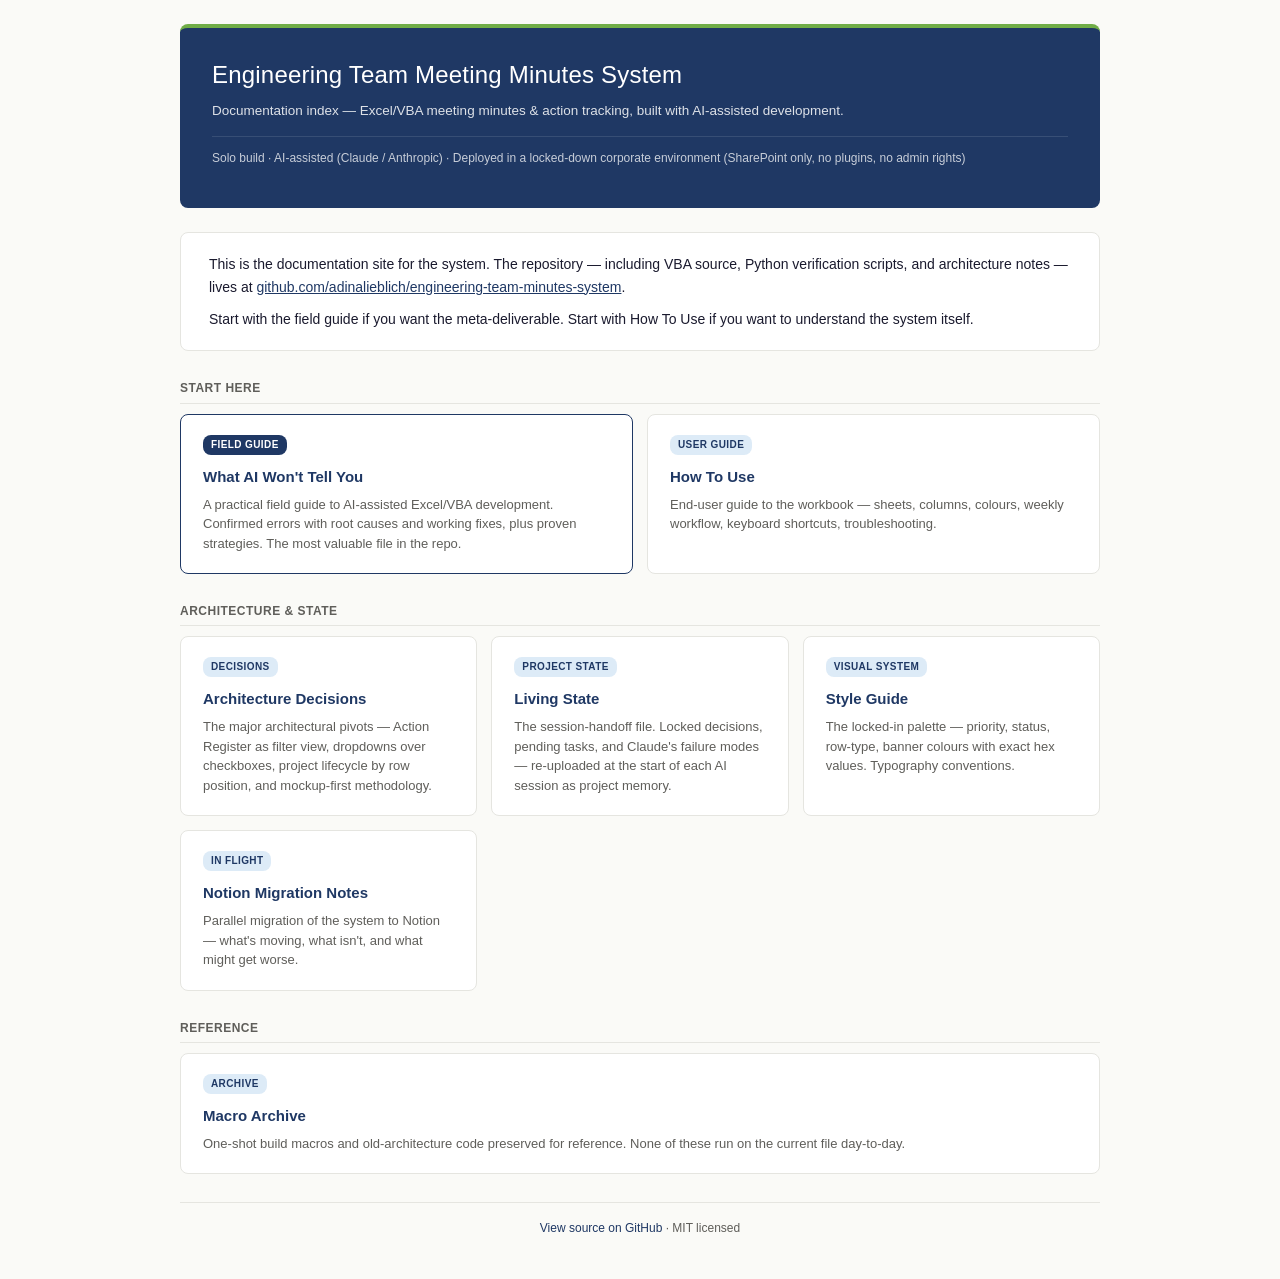
==== docs/index.html @ efa72b68 "Add docs landing page, sanitise leaks, align code & docs to Option 3 - docs/index.html: new landing " ====
<!DOCTYPE html>
<html lang="en">
<head>
<meta charset="UTF-8">
<meta name="viewport" content="width=device-width, initial-scale=1.0">
<title>Engineering Team Meeting Minutes System — Documentation</title>
<style>
:root {
  --bg: #FAFAF7;
  --panel: #FFFFFF;
  --ink: #1A1A2E;
  --muted: #5F5E5A;
  --border: #E5E5E0;
  --accent: #1F3864;
  --accent-soft: #DDEBF7;
  --green: #70AD47;
}
* { box-sizing: border-box; }
body {
  font-family: -apple-system, BlinkMacSystemFont, "Segoe UI", Helvetica, Arial, sans-serif;
  background: var(--bg);
  color: var(--ink);
  margin: 0;
  padding: 24px;
  line-height: 1.6;
  font-size: 14px;
}
.wrap { max-width: 920px; margin: 0 auto; }
header {
  background: var(--accent);
  color: white;
  padding: 28px 32px;
  border-radius: 8px;
  margin-bottom: 24px;
  border-top: 4px solid var(--green);
}
header h1 { margin: 0 0 6px; font-size: 24px; font-weight: 500; letter-spacing: 0.2px; }
header .sub { margin: 0; opacity: 0.85; font-size: 13.5px; }
header .meta {
  margin-top: 14px;
  padding-top: 12px;
  border-top: 1px solid rgba(255,255,255,0.15);
  font-size: 12px;
  opacity: 0.75;
}
.intro {
  background: var(--panel);
  border: 0.5px solid var(--border);
  border-radius: 8px;
  padding: 20px 28px;
  margin-bottom: 24px;
}
.intro p { margin: 0 0 10px; }
.intro p:last-child { margin-bottom: 0; }
.intro a { color: var(--accent); }
.cards { display: grid; grid-template-columns: repeat(auto-fit, minmax(280px, 1fr)); gap: 14px; margin-bottom: 24px; }
.card {
  background: var(--panel);
  border: 0.5px solid var(--border);
  border-radius: 8px;
  padding: 20px 22px;
  text-decoration: none;
  color: var(--ink);
  display: flex;
  flex-direction: column;
  transition: border-color 0.15s, box-shadow 0.15s;
}
.card:hover {
  border-color: var(--accent);
  box-shadow: 0 2px 8px rgba(31, 56, 100, 0.08);
}
.card .tag {
  display: inline-block;
  font-size: 10px;
  font-weight: 600;
  letter-spacing: 0.4px;
  text-transform: uppercase;
  color: var(--accent);
  background: var(--accent-soft);
  padding: 2px 8px;
  border-radius: 8px;
  margin-bottom: 10px;
  align-self: flex-start;
}
.card.featured { border: 1.5px solid var(--accent); }
.card.featured .tag { background: var(--accent); color: white; }
.card h2 { margin: 0 0 6px; font-size: 15px; font-weight: 600; color: var(--accent); }
.card p { margin: 0; font-size: 13px; color: var(--muted); line-height: 1.5; }
.section-title {
  font-size: 12px;
  font-weight: 600;
  letter-spacing: 0.5px;
  text-transform: uppercase;
  color: var(--muted);
  margin: 28px 0 10px;
  padding-bottom: 4px;
  border-bottom: 0.5px solid var(--border);
}
.footer {
  margin-top: 28px;
  padding: 16px 22px;
  font-size: 12px;
  color: var(--muted);
  border-top: 0.5px solid var(--border);
  text-align: center;
}
.footer a { color: var(--accent); text-decoration: none; }
.footer a:hover { text-decoration: underline; }
</style>
</head>
<body>
<div class="wrap">

<header>
  <h1>Engineering Team Meeting Minutes System</h1>
  <p class="sub">Documentation index — Excel/VBA meeting minutes &amp; action tracking, built with AI-assisted development.</p>
  <p class="meta">Solo build · AI-assisted (Claude / Anthropic) · Deployed in a locked-down corporate environment (SharePoint only, no plugins, no admin rights)</p>
</header>

<div class="intro">
  <p>This is the documentation site for the system. The repository — including VBA source, Python verification scripts, and architecture notes — lives at <a href="https://github.com/adinalieblich/engineering-team-minutes-system">github.com/adinalieblich/engineering-team-minutes-system</a>.</p>
  <p>Start with the field guide if you want the meta-deliverable. Start with How To Use if you want to understand the system itself.</p>
</div>

<div class="section-title">Start here</div>
<div class="cards">
  <a class="card featured" href="What-AI-Wont-Tell-You.html">
    <span class="tag">Field guide</span>
    <h2>What AI Won't Tell You</h2>
    <p>A practical field guide to AI-assisted Excel/VBA development. Confirmed errors with root causes and working fixes, plus proven strategies. The most valuable file in the repo.</p>
  </a>
  <a class="card" href="How-To-Use.html">
    <span class="tag">User guide</span>
    <h2>How To Use</h2>
    <p>End-user guide to the workbook — sheets, columns, colours, weekly workflow, keyboard shortcuts, troubleshooting.</p>
  </a>
</div>

<div class="section-title">Architecture &amp; state</div>
<div class="cards">
  <a class="card" href="Architecture-Decisions.md">
    <span class="tag">Decisions</span>
    <h2>Architecture Decisions</h2>
    <p>The major architectural pivots — Action Register as filter view, dropdowns over checkboxes, project lifecycle by row position, and mockup-first methodology.</p>
  </a>
  <a class="card" href="Living-State.html">
    <span class="tag">Project state</span>
    <h2>Living State</h2>
    <p>The session-handoff file. Locked decisions, pending tasks, and Claude's failure modes — re-uploaded at the start of each AI session as project memory.</p>
  </a>
  <a class="card" href="Style-Guide.md">
    <span class="tag">Visual system</span>
    <h2>Style Guide</h2>
    <p>The locked-in palette — priority, status, row-type, banner colours with exact hex values. Typography conventions.</p>
  </a>
  <a class="card" href="Notion-Migration-Notes.md">
    <span class="tag">In flight</span>
    <h2>Notion Migration Notes</h2>
    <p>Parallel migration of the system to Notion — what's moving, what isn't, and what might get worse.</p>
  </a>
</div>

<div class="section-title">Reference</div>
<div class="cards">
  <a class="card" href="Macro-Archive.html">
    <span class="tag">Archive</span>
    <h2>Macro Archive</h2>
    <p>One-shot build macros and old-architecture code preserved for reference. None of these run on the current file day-to-day.</p>
  </a>
</div>

<div class="footer">
  <a href="https://github.com/adinalieblich/engineering-team-minutes-system">View source on GitHub</a> · MIT licensed
</div>

</div>
</body>
</html>
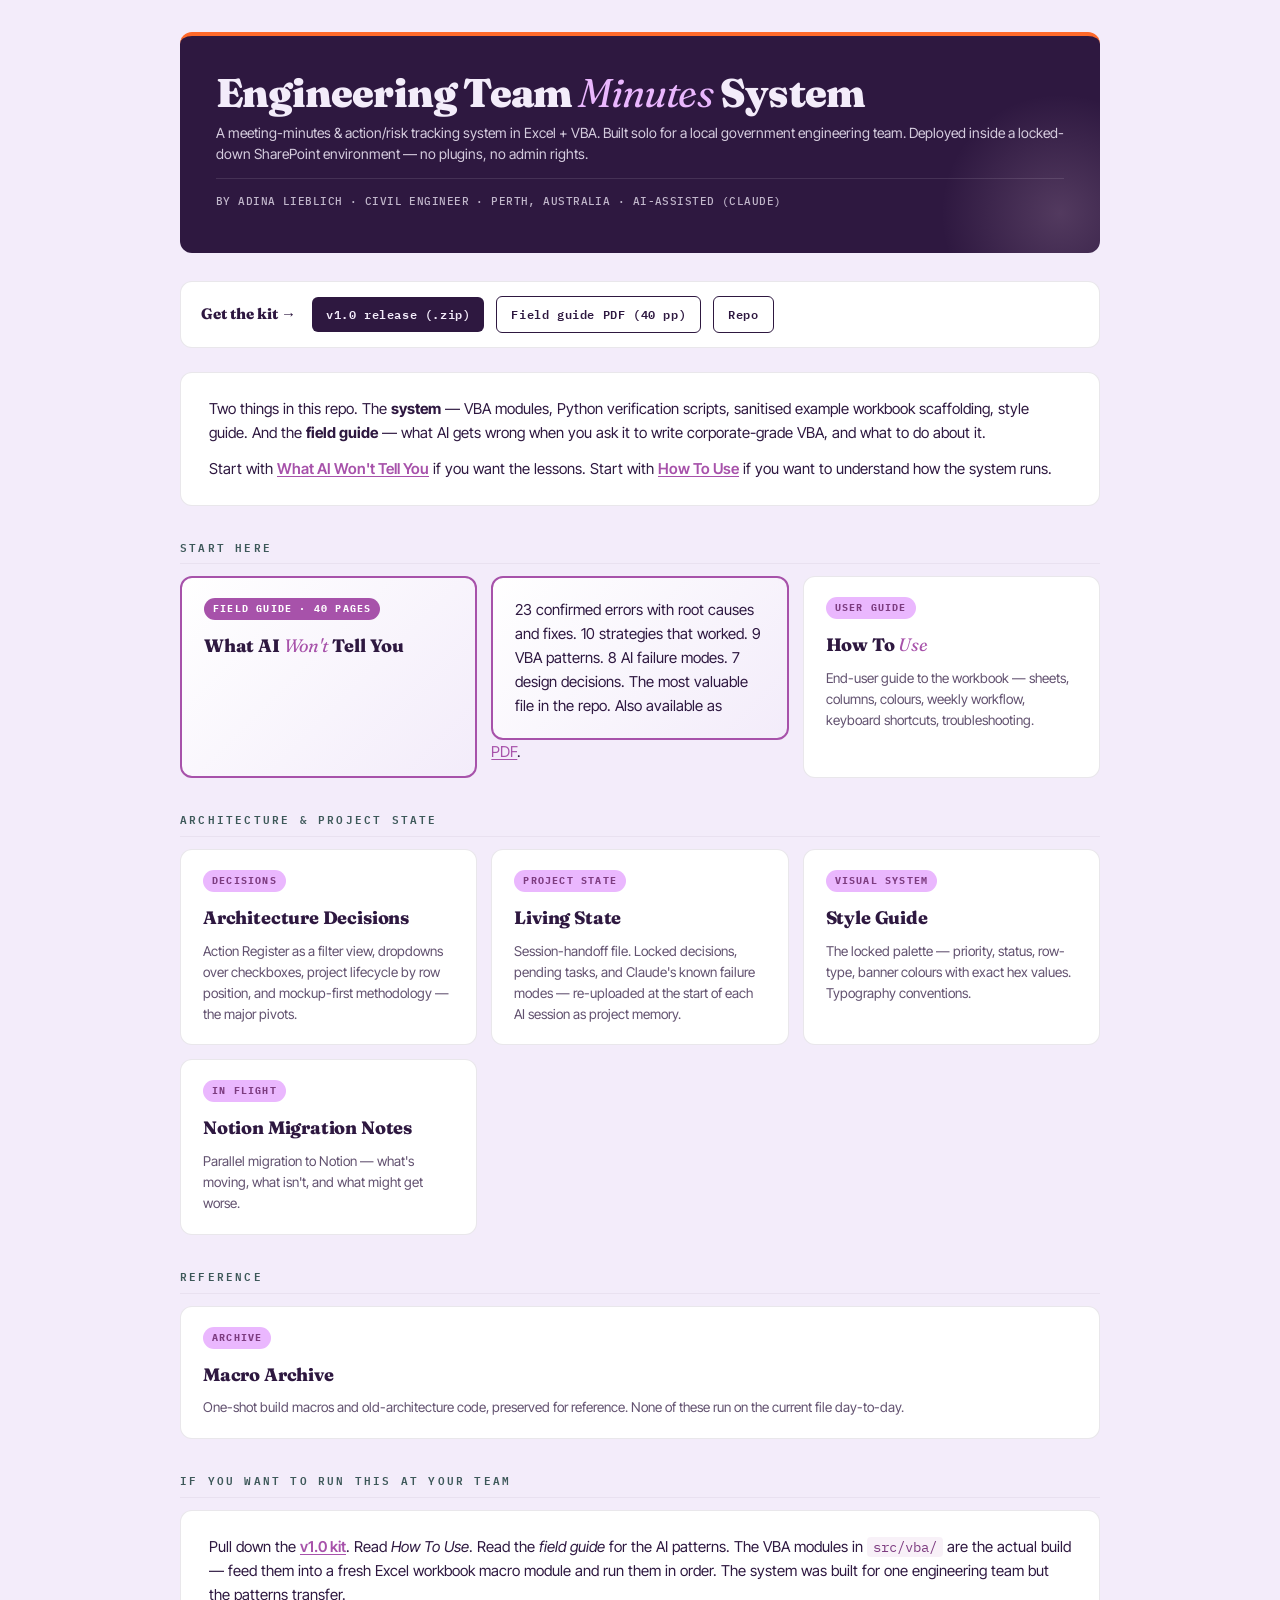
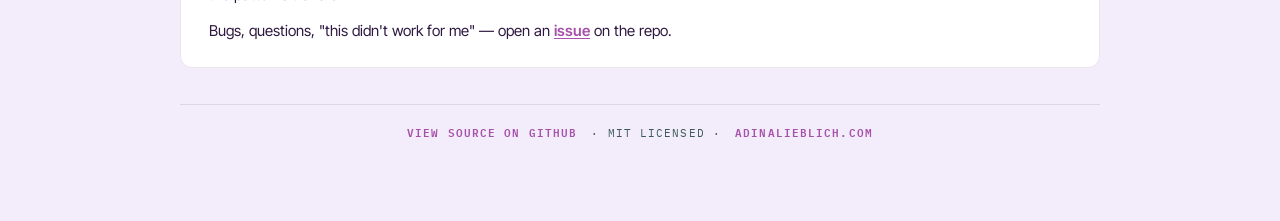
==== commit 332208a4: "docs: Lavender restyle + downloadable PDFs + v1.0 prep Three things shipped together so the docs sit" ====
--- a/docs/index.html
+++ b/docs/index.html
@@ -3,160 +3,84 @@
 <head>
 <meta charset="UTF-8">
 <meta name="viewport" content="width=device-width, initial-scale=1.0">
-<title>Engineering Team Meeting Minutes System — Documentation</title>
-<style>
-:root {
-  --bg: #FAFAF7;
-  --panel: #FFFFFF;
-  --ink: #1A1A2E;
-  --muted: #5F5E5A;
-  --border: #E5E5E0;
-  --accent: #1F3864;
-  --accent-soft: #DDEBF7;
-  --green: #70AD47;
-}
-* { box-sizing: border-box; }
-body {
-  font-family: -apple-system, BlinkMacSystemFont, "Segoe UI", Helvetica, Arial, sans-serif;
-  background: var(--bg);
-  color: var(--ink);
-  margin: 0;
-  padding: 24px;
-  line-height: 1.6;
-  font-size: 14px;
-}
-.wrap { max-width: 920px; margin: 0 auto; }
-header {
-  background: var(--accent);
-  color: white;
-  padding: 28px 32px;
-  border-radius: 8px;
-  margin-bottom: 24px;
-  border-top: 4px solid var(--green);
-}
-header h1 { margin: 0 0 6px; font-size: 24px; font-weight: 500; letter-spacing: 0.2px; }
-header .sub { margin: 0; opacity: 0.85; font-size: 13.5px; }
-header .meta {
-  margin-top: 14px;
-  padding-top: 12px;
-  border-top: 1px solid rgba(255,255,255,0.15);
-  font-size: 12px;
-  opacity: 0.75;
-}
-.intro {
-  background: var(--panel);
-  border: 0.5px solid var(--border);
-  border-radius: 8px;
-  padding: 20px 28px;
-  margin-bottom: 24px;
-}
-.intro p { margin: 0 0 10px; }
-.intro p:last-child { margin-bottom: 0; }
-.intro a { color: var(--accent); }
-.cards { display: grid; grid-template-columns: repeat(auto-fit, minmax(280px, 1fr)); gap: 14px; margin-bottom: 24px; }
-.card {
-  background: var(--panel);
-  border: 0.5px solid var(--border);
-  border-radius: 8px;
-  padding: 20px 22px;
-  text-decoration: none;
-  color: var(--ink);
-  display: flex;
-  flex-direction: column;
-  transition: border-color 0.15s, box-shadow 0.15s;
-}
-.card:hover {
-  border-color: var(--accent);
-  box-shadow: 0 2px 8px rgba(31, 56, 100, 0.08);
-}
-.card .tag {
-  display: inline-block;
-  font-size: 10px;
-  font-weight: 600;
-  letter-spacing: 0.4px;
-  text-transform: uppercase;
-  color: var(--accent);
-  background: var(--accent-soft);
-  padding: 2px 8px;
-  border-radius: 8px;
-  margin-bottom: 10px;
-  align-self: flex-start;
-}
-.card.featured { border: 1.5px solid var(--accent); }
-.card.featured .tag { background: var(--accent); color: white; }
-.card h2 { margin: 0 0 6px; font-size: 15px; font-weight: 600; color: var(--accent); }
-.card p { margin: 0; font-size: 13px; color: var(--muted); line-height: 1.5; }
-.section-title {
-  font-size: 12px;
-  font-weight: 600;
-  letter-spacing: 0.5px;
-  text-transform: uppercase;
-  color: var(--muted);
-  margin: 28px 0 10px;
-  padding-bottom: 4px;
-  border-bottom: 0.5px solid var(--border);
-}
-.footer {
-  margin-top: 28px;
-  padding: 16px 22px;
-  font-size: 12px;
-  color: var(--muted);
-  border-top: 0.5px solid var(--border);
-  text-align: center;
-}
-.footer a { color: var(--accent); text-decoration: none; }
-.footer a:hover { text-decoration: underline; }
-</style>
+<title>Engineering Team Meeting Minutes System · by Adina Lieblich</title>
+<meta name="description" content="A meeting-minutes and action/risk tracking system in Excel + VBA, built solo for a local government engineering team. Field guide + downloads.">
+<link rel="stylesheet" href="_lavender.css">
 </head>
 <body>
 <div class="wrap">
 
 <header>
-  <h1>Engineering Team Meeting Minutes System</h1>
-  <p class="sub">Documentation index — Excel/VBA meeting minutes &amp; action tracking, built with AI-assisted development.</p>
-  <p class="meta">Solo build · AI-assisted (Claude / Anthropic) · Deployed in a locked-down corporate environment (SharePoint only, no plugins, no admin rights)</p>
+  <h1>Engineering Team <em>Minutes</em> System</h1>
+  <p class="sub">
+    A meeting-minutes &amp; action/risk tracking system in Excel + VBA.
+    Built solo for a local government engineering team. Deployed inside
+    a locked-down SharePoint environment — no plugins, no admin rights.
+  </p>
+  <p class="meta">By Adina Lieblich · Civil engineer · Perth, Australia · AI-assisted (Claude)</p>
 </header>
 
+<div class="download-bar">
+  <strong>Get the kit →</strong>
+  <a href="https://github.com/adinalieblich/engineering-team-minutes-system/releases">v1.0 release (.zip)</a>
+  <a href="What-AI-Wont-Tell-You.pdf" class="print">Field guide PDF (40 pp)</a>
+  <a href="https://github.com/adinalieblich/engineering-team-minutes-system" class="print">Repo</a>
+</div>
+
 <div class="intro">
-  <p>This is the documentation site for the system. The repository — including VBA source, Python verification scripts, and architecture notes — lives at <a href="https://github.com/adinalieblich/engineering-team-minutes-system">github.com/adinalieblich/engineering-team-minutes-system</a>.</p>
-  <p>Start with the field guide if you want the meta-deliverable. Start with How To Use if you want to understand the system itself.</p>
+  <p>
+    Two things in this repo. The <strong>system</strong> — VBA modules,
+    Python verification scripts, sanitised example workbook scaffolding,
+    style guide. And the <strong>field guide</strong> — what AI gets wrong
+    when you ask it to write corporate-grade VBA, and what to do about it.
+  </p>
+  <p>
+    Start with <a href="What-AI-Wont-Tell-You.html">What AI Won't Tell You</a> if
+    you want the lessons. Start with <a href="How-To-Use.html">How To Use</a> if
+    you want to understand how the system runs.
+  </p>
 </div>
 
 <div class="section-title">Start here</div>
 <div class="cards">
   <a class="card featured" href="What-AI-Wont-Tell-You.html">
-    <span class="tag">Field guide</span>
-    <h2>What AI Won't Tell You</h2>
-    <p>A practical field guide to AI-assisted Excel/VBA development. Confirmed errors with root causes and working fixes, plus proven strategies. The most valuable file in the repo.</p>
+    <span class="tag">Field guide · 40 pages</span>
+    <h2>What AI <em>Won't</em> Tell You</h2>
+    <p>
+      23 confirmed errors with root causes and fixes. 10 strategies that
+      worked. 9 VBA patterns. 8 AI failure modes. 7 design decisions.
+      The most valuable file in the repo. Also available as
+      <a href="What-AI-Wont-Tell-You.pdf">PDF</a>.
+    </p>
   </a>
   <a class="card" href="How-To-Use.html">
     <span class="tag">User guide</span>
-    <h2>How To Use</h2>
+    <h2>How To <em>Use</em></h2>
     <p>End-user guide to the workbook — sheets, columns, colours, weekly workflow, keyboard shortcuts, troubleshooting.</p>
   </a>
 </div>
 
-<div class="section-title">Architecture &amp; state</div>
+<div class="section-title">Architecture &amp; project state</div>
 <div class="cards">
   <a class="card" href="Architecture-Decisions.md">
     <span class="tag">Decisions</span>
     <h2>Architecture Decisions</h2>
-    <p>The major architectural pivots — Action Register as filter view, dropdowns over checkboxes, project lifecycle by row position, and mockup-first methodology.</p>
+    <p>Action Register as a filter view, dropdowns over checkboxes, project lifecycle by row position, and mockup-first methodology — the major pivots.</p>
   </a>
   <a class="card" href="Living-State.html">
     <span class="tag">Project state</span>
     <h2>Living State</h2>
-    <p>The session-handoff file. Locked decisions, pending tasks, and Claude's failure modes — re-uploaded at the start of each AI session as project memory.</p>
+    <p>Session-handoff file. Locked decisions, pending tasks, and Claude's known failure modes — re-uploaded at the start of each AI session as project memory.</p>
   </a>
   <a class="card" href="Style-Guide.md">
     <span class="tag">Visual system</span>
     <h2>Style Guide</h2>
-    <p>The locked-in palette — priority, status, row-type, banner colours with exact hex values. Typography conventions.</p>
+    <p>The locked palette — priority, status, row-type, banner colours with exact hex values. Typography conventions.</p>
   </a>
   <a class="card" href="Notion-Migration-Notes.md">
     <span class="tag">In flight</span>
     <h2>Notion Migration Notes</h2>
-    <p>Parallel migration of the system to Notion — what's moving, what isn't, and what might get worse.</p>
+    <p>Parallel migration to Notion — what's moving, what isn't, and what might get worse.</p>
   </a>
 </div>
 
@@ -165,12 +89,30 @@
   <a class="card" href="Macro-Archive.html">
     <span class="tag">Archive</span>
     <h2>Macro Archive</h2>
-    <p>One-shot build macros and old-architecture code preserved for reference. None of these run on the current file day-to-day.</p>
+    <p>One-shot build macros and old-architecture code, preserved for reference. None of these run on the current file day-to-day.</p>
   </a>
 </div>
 
+<div class="section-title">If you want to run this at your team</div>
+<div class="intro">
+  <p>
+    Pull down the <a href="https://github.com/adinalieblich/engineering-team-minutes-system/releases">v1.0 kit</a>.
+    Read <em>How To Use</em>. Read the <em>field guide</em> for the
+    AI patterns. The VBA modules in <code>src/vba/</code> are the actual
+    build — feed them into a fresh Excel workbook macro module and run
+    them in order. The system was built for one engineering team but
+    the patterns transfer.
+  </p>
+  <p>
+    Bugs, questions, "this didn't work for me" — open an
+    <a href="https://github.com/adinalieblich/engineering-team-minutes-system/issues">issue</a> on the repo.
+  </p>
+</div>
+
 <div class="footer">
-  <a href="https://github.com/adinalieblich/engineering-team-minutes-system">View source on GitHub</a> · MIT licensed
+  <a href="https://github.com/adinalieblich/engineering-team-minutes-system">View source on GitHub</a> ·
+  MIT licensed ·
+  <a href="https://adinalieblich.com">adinalieblich.com</a>
 </div>
 
 </div>
--- a/docs/_lavender.css
+++ b/docs/_lavender.css
@@ -0,0 +1,546 @@
+/* ====================================================================
+ * _lavender.css — shared brand for the docs/ pages
+ *
+ * Single source of truth for the Lavender look across:
+ *   docs/index.html · How-To-Use.html · Living-State.html · Macro-Archive.html
+ *
+ * What AI Won't Tell You has its own embedded copy (forked design, more
+ * editorial). Keep this in lock-step with that file's :root block.
+ * ==================================================================== */
+
+@import url('https://fonts.googleapis.com/css2?family=Fraunces:ital,opsz,wght@0,9..144,300;0,9..144,400;0,9..144,500;0,9..144,600;0,9..144,700;0,9..144,800;0,9..144,900;1,9..144,300;1,9..144,400&family=Inter+Tight:wght@300;400;500;600;700;800;900&family=IBM+Plex+Mono:wght@400;500;600;700&display=swap');
+
+:root {
+  --ink:     #2E1840;
+  --ink-2:   #1a0d24;
+  --paper:   #F3ECFA;
+  --cream:   #FFF8F0;
+  --bone:    #F2E9D8;
+  --purple:  #A752AA;
+  --purple-d:#7d3c80;
+  --orange:  #FF692A;
+  --orange-d:#d44f0f;
+  --lilac:   #EAB7FE;
+  --lilac-d: #c98bef;
+  --blush:   #F8D4EB;
+  --blush-d: #e89bc2;
+  --periw:   #B8C5FF;
+  --periw-d: #8a9aff;
+  --teal:    #5E7E80;
+  --teal-d:  #3d5859;
+  --red:     #B01212;
+  --green:   #5F8F37;
+  --line:    rgba(46, 24, 64, 0.10);
+  --line-2:  rgba(46, 24, 64, 0.05);
+
+  --font-display: 'Fraunces', Georgia, serif;
+  --font-body:    'Inter Tight', system-ui, sans-serif;
+  --font-mono:    'IBM Plex Mono', ui-monospace, monospace;
+}
+
+* { box-sizing: border-box; margin: 0; padding: 0; }
+html { scroll-behavior: smooth; }
+body {
+  font-family: var(--font-body);
+  color: var(--ink);
+  background: var(--paper);
+  line-height: 1.6;
+  font-size: 15px;
+  padding: 32px 20px 60px;
+  -webkit-font-smoothing: antialiased;
+}
+::selection { background: var(--ink); color: var(--paper); }
+a { color: var(--purple); text-decoration: underline; text-underline-offset: 2px; }
+a:hover { color: var(--orange); }
+img { max-width: 100%; display: block; }
+
+/* ====================================================================
+ * PAGE CONTAINER
+ * ==================================================================== */
+.wrap, .body {
+  max-width: 920px;
+  margin: 0 auto;
+}
+
+/* ====================================================================
+ * HEADER — the dark-bar at the top of each doc
+ * ==================================================================== */
+header {
+  background: var(--ink);
+  color: var(--paper);
+  padding: 36px 36px 28px;
+  border-radius: 12px;
+  margin-bottom: 28px;
+  border-top: 4px solid var(--orange);
+  position: relative;
+  overflow: hidden;
+}
+header::after {
+  /* faint blush wash bottom-right for warmth */
+  content: '';
+  position: absolute;
+  right: -80px;
+  bottom: -80px;
+  width: 240px; height: 240px;
+  border-radius: 50%;
+  background: radial-gradient(circle, rgba(248, 212, 235, 0.18), transparent 70%);
+  pointer-events: none;
+}
+header h1 {
+  font-family: var(--font-display);
+  font-weight: 900;
+  font-size: clamp(28px, 4vw, 40px);
+  line-height: 1.05;
+  letter-spacing: -0.02em;
+  margin: 0 0 8px;
+}
+header h1 em {
+  font-style: italic;
+  font-weight: 400;
+  color: var(--lilac);
+}
+header .sub {
+  font-family: var(--font-body);
+  font-size: 14px;
+  font-weight: 400;
+  opacity: 0.85;
+  margin: 0 0 14px;
+  line-height: 1.5;
+}
+header .meta, header .timestamp {
+  margin-top: 14px;
+  padding-top: 14px;
+  border-top: 1px solid rgba(255, 255, 255, 0.15);
+  font-family: var(--font-mono);
+  font-size: 11px;
+  font-weight: 500;
+  letter-spacing: 0.04em;
+  text-transform: uppercase;
+  opacity: 0.75;
+}
+
+/* ====================================================================
+ * INTRO — the first content block under header
+ * ==================================================================== */
+.intro {
+  background: white;
+  border: 1px solid var(--line);
+  border-radius: 12px;
+  padding: 24px 28px;
+  margin-bottom: 24px;
+}
+.intro p { margin: 0 0 12px; }
+.intro p:last-child { margin: 0; }
+.intro a { color: var(--purple); font-weight: 600; }
+
+/* ====================================================================
+ * SECTION TITLE — the "Start here" / "Architecture" labels
+ * ==================================================================== */
+.section-title, h2 {
+  font-family: var(--font-display);
+  font-weight: 800;
+  font-size: 20px;
+  letter-spacing: -0.01em;
+  color: var(--ink);
+  margin: 36px 0 14px;
+  padding-bottom: 8px;
+  border-bottom: 1px solid var(--line);
+}
+.section-title em, h2 em {
+  font-style: italic;
+  font-weight: 400;
+  color: var(--purple);
+}
+
+/* The original `.section-title` is uppercase mono — preserve that intent
+ * but in Lavender flavour: small caps mono in --teal for the labels in
+ * index.html ("Start here", "Architecture & state", "Reference"). */
+.section-title {
+  font-family: var(--font-mono);
+  font-size: 11px;
+  font-weight: 600;
+  letter-spacing: 0.2em;
+  text-transform: uppercase;
+  color: var(--teal-d);
+  border-bottom: 1px solid var(--line-2);
+  margin: 32px 0 12px;
+}
+
+h3 {
+  font-family: var(--font-display);
+  font-weight: 700;
+  font-size: 17px;
+  margin: 24px 0 10px;
+  color: var(--ink);
+}
+h4 {
+  font-family: var(--font-body);
+  font-weight: 700;
+  font-size: 14px;
+  margin: 16px 0 8px;
+  color: var(--purple-d);
+  letter-spacing: 0.01em;
+}
+
+p, ul, ol { margin: 0 0 14px; }
+ul, ol { padding-left: 24px; }
+li { margin-bottom: 4px; }
+
+strong, b { font-weight: 700; color: var(--ink); }
+em, i { font-style: italic; }
+
+hr {
+  border: 0;
+  border-top: 1px solid var(--line);
+  margin: 28px 0;
+}
+
+/* ====================================================================
+ * CARDS — index.html doc grid
+ * ==================================================================== */
+.cards {
+  display: grid;
+  grid-template-columns: repeat(auto-fit, minmax(260px, 1fr));
+  gap: 14px;
+  margin-bottom: 28px;
+}
+.card {
+  background: white;
+  border: 1px solid var(--line);
+  border-radius: 12px;
+  padding: 20px 22px;
+  text-decoration: none;
+  color: var(--ink);
+  display: flex;
+  flex-direction: column;
+  transition: border-color 0.15s ease, box-shadow 0.15s ease, transform 0.15s ease;
+}
+.card:hover {
+  border-color: var(--purple);
+  box-shadow: 0 4px 16px rgba(167, 82, 170, 0.12);
+  transform: translateY(-1px);
+}
+.card.featured {
+  border: 2px solid var(--purple);
+  background: linear-gradient(135deg, white 0%, var(--paper) 100%);
+}
+.card h2 {
+  font-family: var(--font-display);
+  font-weight: 800;
+  font-size: 18px;
+  letter-spacing: -0.01em;
+  color: var(--ink);
+  margin: 0 0 8px;
+  padding: 0;
+  border: 0;
+}
+.card p {
+  font-size: 13.5px;
+  color: var(--ink);
+  opacity: 0.75;
+  line-height: 1.55;
+  margin: 0;
+}
+
+/* ====================================================================
+ * TAG — small inline label (used for card category + macro states)
+ * ==================================================================== */
+.tag {
+  display: inline-block;
+  font-family: var(--font-mono);
+  font-size: 10px;
+  font-weight: 700;
+  letter-spacing: 0.12em;
+  text-transform: uppercase;
+  color: var(--purple-d);
+  background: var(--lilac);
+  padding: 3px 9px;
+  border-radius: 999px;
+  margin-bottom: 12px;
+  align-self: flex-start;
+}
+.card.featured .tag {
+  background: var(--purple);
+  color: white;
+}
+.tag.action { background: var(--periw); color: var(--ink); }
+.tag.risk   { background: var(--blush); color: var(--ink); }
+.tag.done   { background: var(--green); color: white; }
+.tag.warn   { background: var(--orange); color: white; }
+
+/* ====================================================================
+ * TOC — table of contents at top of long docs
+ * ==================================================================== */
+.toc {
+  background: var(--cream);
+  border: 1px solid var(--line);
+  border-left: 4px solid var(--teal);
+  border-radius: 10px;
+  padding: 18px 24px;
+  margin: 20px 0 28px;
+  font-size: 14px;
+}
+.toc h2, .toc h3, .toc strong {
+  font-family: var(--font-mono);
+  font-size: 11px;
+  font-weight: 700;
+  letter-spacing: 0.2em;
+  text-transform: uppercase;
+  color: var(--teal-d);
+  margin: 0 0 10px;
+  padding: 0;
+  border: 0;
+  display: block;
+}
+.toc ul, .toc ol {
+  list-style: none;
+  padding: 0;
+  margin: 0;
+}
+.toc li {
+  margin: 6px 0;
+  padding-left: 14px;
+  position: relative;
+}
+.toc li::before {
+  content: '→';
+  position: absolute;
+  left: 0;
+  color: var(--purple);
+  font-weight: 600;
+}
+.toc a {
+  color: var(--ink);
+  text-decoration: none;
+  font-weight: 500;
+}
+.toc a:hover {
+  color: var(--purple);
+  text-decoration: underline;
+}
+
+/* ====================================================================
+ * CALLOUTS — .note, .warn, .box
+ * ==================================================================== */
+.note {
+  background: var(--paper);
+  border: 1px solid var(--line);
+  border-left: 4px solid var(--purple);
+  border-radius: 8px;
+  padding: 16px 22px;
+  margin: 18px 0;
+  font-size: 14px;
+  line-height: 1.55;
+}
+.warn {
+  background: rgba(255, 105, 42, 0.06);
+  border: 1px solid rgba(255, 105, 42, 0.25);
+  border-left: 4px solid var(--orange);
+  border-radius: 8px;
+  padding: 16px 22px;
+  margin: 18px 0;
+  font-size: 14px;
+}
+.box {
+  background: white;
+  border: 1px solid var(--line);
+  border-radius: 10px;
+  padding: 18px 22px;
+  margin: 18px 0;
+}
+
+/* ====================================================================
+ * CODE + KBD
+ * ==================================================================== */
+code, .kbd {
+  font-family: var(--font-mono);
+  font-size: 0.9em;
+}
+:not(pre) > code {
+  background: rgba(167, 82, 170, 0.08);
+  color: var(--purple-d);
+  padding: 1px 6px;
+  border-radius: 4px;
+}
+.kbd {
+  display: inline-block;
+  background: var(--ink);
+  color: var(--paper);
+  padding: 2px 8px;
+  border-radius: 4px;
+  font-size: 11px;
+  font-weight: 600;
+  letter-spacing: 0.04em;
+  box-shadow: 0 1px 0 var(--ink-2);
+}
+pre {
+  background: var(--ink);
+  color: var(--paper);
+  border-radius: 10px;
+  padding: 18px 22px;
+  overflow-x: auto;
+  font-family: var(--font-mono);
+  font-size: 12.5px;
+  line-height: 1.5;
+  margin: 16px 0;
+}
+pre code {
+  background: transparent;
+  color: inherit;
+  padding: 0;
+  font-size: inherit;
+}
+
+/* ====================================================================
+ * COLORBOX — palette swatches in How-To-Use
+ * ==================================================================== */
+.colorbox {
+  display: inline-block;
+  width: 14px;
+  height: 14px;
+  border-radius: 4px;
+  vertical-align: -2px;
+  margin-right: 6px;
+  border: 1px solid var(--line);
+}
+
+/* ====================================================================
+ * TASK ROWS — Living-State pending/done list
+ * ==================================================================== */
+.task {
+  background: white;
+  border: 1px solid var(--line);
+  border-radius: 8px;
+  padding: 12px 16px;
+  margin: 8px 0;
+  display: flex;
+  gap: 10px;
+  align-items: flex-start;
+  font-size: 14px;
+}
+.task::before {
+  content: '○';
+  color: var(--purple);
+  font-weight: 600;
+  flex-shrink: 0;
+}
+.task.done {
+  background: var(--cream);
+  opacity: 0.75;
+}
+.task.done::before {
+  content: '✓';
+  color: var(--green);
+}
+
+/* ====================================================================
+ * MACRO ARCHIVE — individual macro entries
+ * ==================================================================== */
+.macro {
+  background: white;
+  border: 1px solid var(--line);
+  border-radius: 10px;
+  padding: 20px 24px;
+  margin: 18px 0;
+}
+.macro h3 {
+  font-family: var(--font-mono);
+  font-size: 14px;
+  font-weight: 700;
+  color: var(--purple-d);
+  margin: 0 0 8px;
+}
+.macro .desc {
+  font-size: 14px;
+  color: var(--ink);
+  opacity: 0.8;
+  margin-bottom: 10px;
+}
+.section {
+  margin: 32px 0 16px;
+  padding-bottom: 8px;
+  border-bottom: 2px solid var(--line);
+}
+.section h2 {
+  margin: 0;
+  padding: 0;
+  border: 0;
+}
+
+/* ====================================================================
+ * FOOTER + DOWNLOAD BAR
+ * ==================================================================== */
+.footer {
+  margin-top: 36px;
+  padding: 18px 22px;
+  font-family: var(--font-mono);
+  font-size: 11px;
+  letter-spacing: 0.1em;
+  text-transform: uppercase;
+  color: var(--teal-d);
+  border-top: 1px solid var(--line);
+  text-align: center;
+}
+.footer a {
+  color: var(--purple);
+  text-decoration: none;
+  font-weight: 600;
+  margin: 0 6px;
+}
+.footer a:hover { text-decoration: underline; }
+
+.download-bar {
+  background: white;
+  border: 1px solid var(--line);
+  border-radius: 12px;
+  padding: 14px 20px;
+  margin: 0 0 24px;
+  display: flex;
+  gap: 12px;
+  align-items: center;
+  flex-wrap: wrap;
+}
+.download-bar strong {
+  font-family: var(--font-display);
+  font-weight: 800;
+  font-size: 15px;
+  color: var(--ink);
+  margin-right: 4px;
+}
+.download-bar a {
+  background: var(--ink);
+  color: var(--paper);
+  font-family: var(--font-mono);
+  font-size: 12px;
+  font-weight: 600;
+  letter-spacing: 0.05em;
+  padding: 8px 14px;
+  border-radius: 6px;
+  text-decoration: none;
+}
+.download-bar a:hover {
+  background: var(--purple);
+}
+.download-bar a.print {
+  background: white;
+  color: var(--ink);
+  border: 1px solid var(--ink);
+}
+.download-bar a.print:hover {
+  background: var(--ink);
+  color: var(--paper);
+}
+
+/* ====================================================================
+ * PRINT — save-as-PDF friendly. Hide chrome, expand content.
+ * ==================================================================== */
+@media print {
+  body { background: white; padding: 0; }
+  header { background: white; color: var(--ink); border-radius: 0; border: 0; border-top: 4px solid var(--orange); padding: 24px 0; }
+  header h1 em, header .sub, header .meta, header .timestamp { color: var(--ink); opacity: 0.8; }
+  .toc, .download-bar { background: white; }
+  .card, .macro, .task, .note, .warn, .box, .intro { break-inside: avoid; }
+  a { color: var(--ink); }
+  pre { background: #f5f5f5; color: var(--ink); border: 1px solid var(--line); }
+  .download-bar, .footer .no-print { display: none; }
+}
